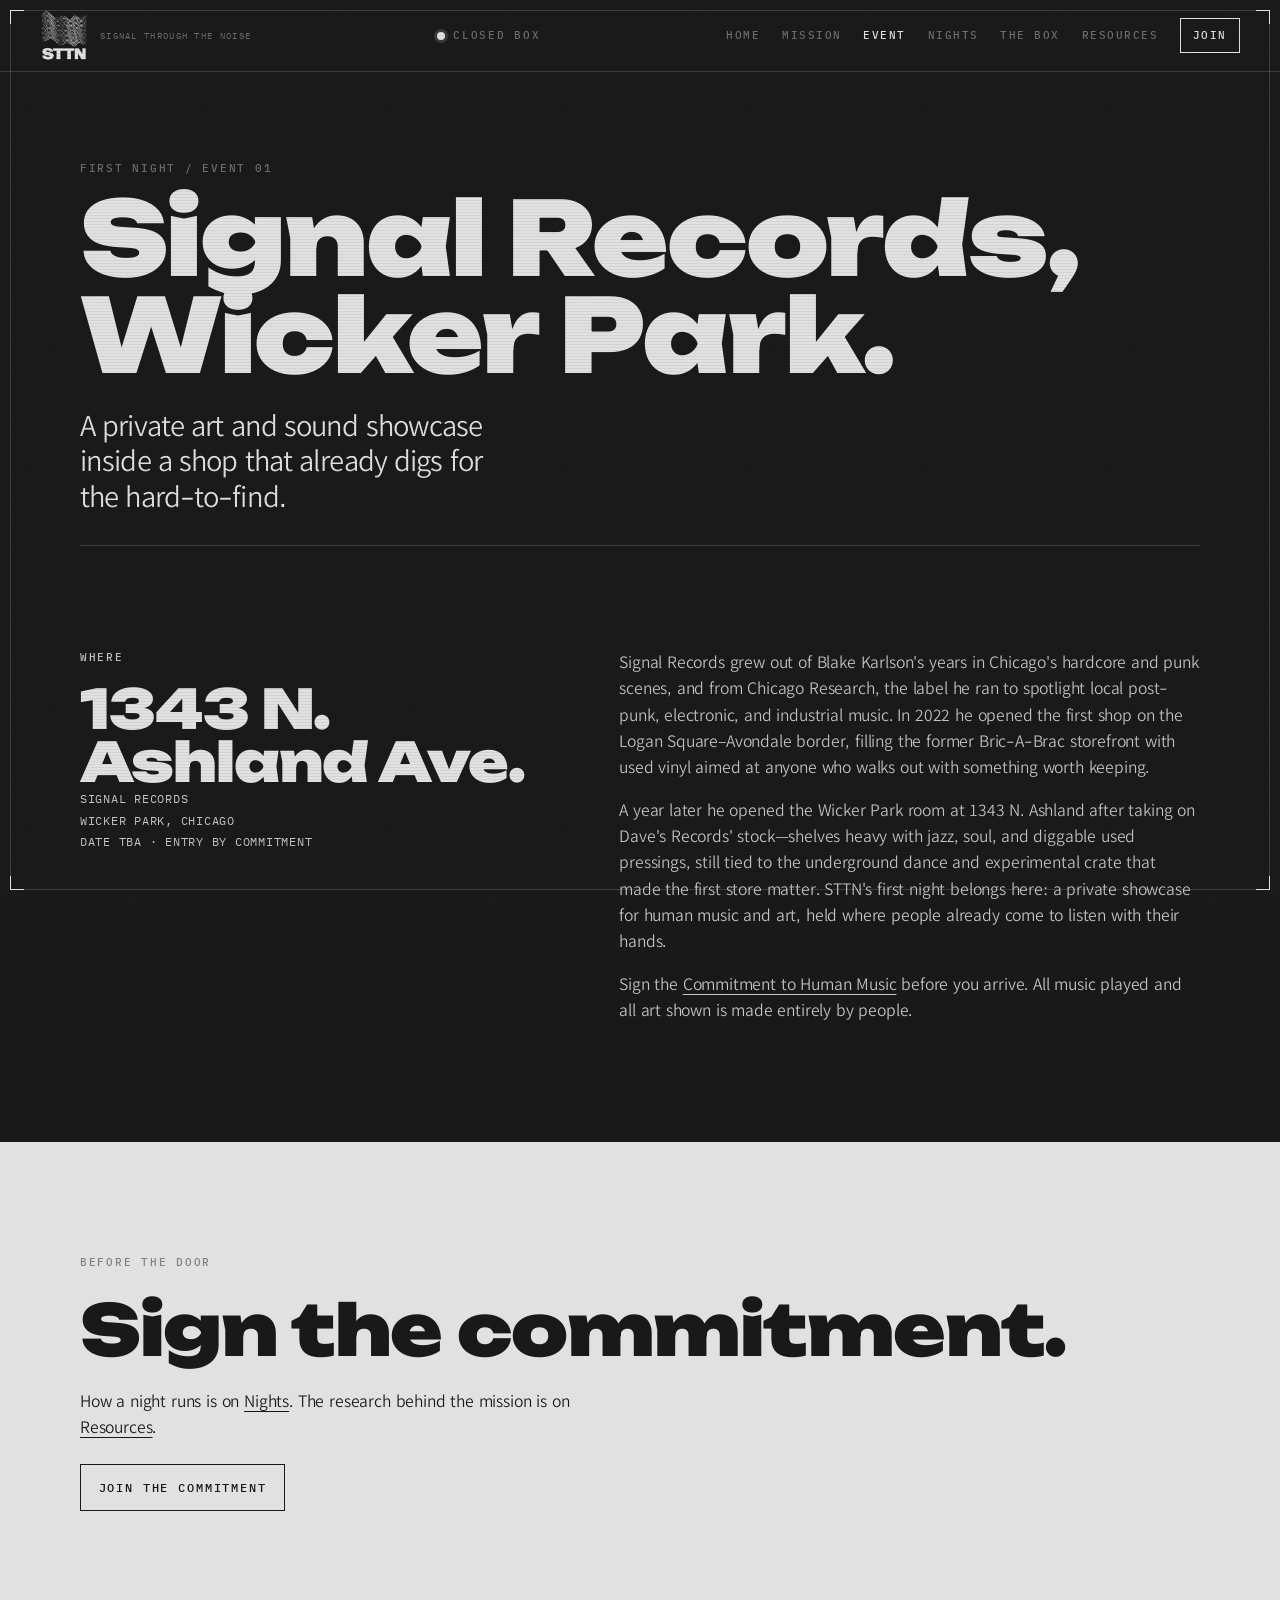
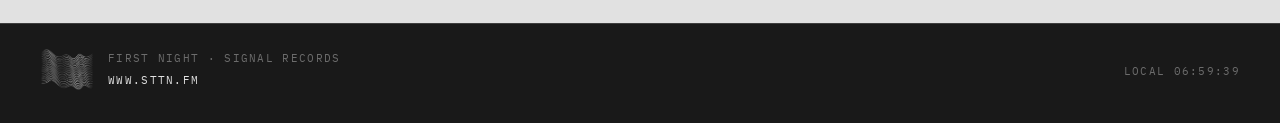
==== website/event.html @ ea0a7b4a "Align site with STTN mission; add Resources and first event Rewrite page copy around the Chicago sho" ====
<!DOCTYPE html>
<html lang="en">
  <head>
    <meta charset="utf-8" />
    <meta name="viewport" content="width=device-width, initial-scale=1" />
    <title>First Night / Signal Records / STTN</title>
    <meta
      name="description"
      content="STTN's first night at Signal Records in Wicker Park. A private art and sound showcase—entry by Commitment to Human Music."
    />
    <link rel="icon" href="assets/favicon.svg" type="image/svg+xml" />
    <link rel="preload" href="fonts/unbounded-900.woff2" as="font" type="font/woff2" crossorigin />
    <link rel="preload" href="fonts/kedebideri-900.woff2" as="font" type="font/woff2" crossorigin />
    <link rel="preload" href="fonts/kedebideri-400.woff2" as="font" type="font/woff2" crossorigin />
    <link rel="stylesheet" href="css/styles.css" />
  </head>
  <body data-page="event">
    <a class="skip" href="#main">Skip to signal</a>
    <div class="noise" aria-hidden="true"></div>
    <div class="scanlines" aria-hidden="true"></div>
    <div class="bezel" aria-hidden="true">
      <span class="tl"></span><span class="tr"></span><span class="bl"></span><span class="br"></span>
    </div>

    <header class="site-header">
      <a class="wordmark" href="index.html" aria-label="STTN, Signal Through The Noise">
        <img class="wordmark-logo" src="assets/logo-paper.png" width="96" height="100" alt="" decoding="async" />
        <span class="wordmark-copy">
          <span>Signal Through The Noise</span>
        </span>
      </a>
      <p class="status"><span class="lamp" aria-hidden="true"></span> Closed box</p>
      <button class="menu-toggle" type="button" aria-expanded="false" aria-controls="nav">Menu</button>
      <nav class="site-nav" id="nav">
        <a href="index.html" data-nav="home">Home</a>
        <a href="mission.html" data-nav="mission">Mission</a>
        <a href="event.html" data-nav="event">Event</a>
        <a href="nights.html" data-nav="nights">Nights</a>
        <a href="the-box.html" data-nav="box">The Box</a>
        <a href="resources.html" data-nav="resources">Resources</a>
        <a class="join-link" href="join.html" data-nav="join">Join</a>
      </nav>
    </header>

    <main id="main">
      <header class="page-hero wrap">
        <p class="kicker">First night / Event 01</p>
        <h1>Signal Records, Wicker Park.</h1>
        <p class="lede">A private art and sound showcase inside a shop that already digs for the hard-to-find.</p>
      </header>

      <section class="section">
        <div class="wrap split">
          <div>
            <p class="kicker">Where</p>
            <h2>1343 N. Ashland Ave.</h2>
            <p class="event-meta">
              Signal Records<br />
              Wicker Park, Chicago<br />
              Date TBA · Entry by commitment
            </p>
          </div>
          <div class="prose">
            <p>
              Signal Records grew out of Blake Karlson's years in Chicago's hardcore and punk scenes, and from Chicago Research, the label he ran to spotlight local post-punk, electronic, and industrial music. In 2022 he opened the first shop on the Logan Square–Avondale border, filling the former Bric-A-Brac storefront with used vinyl aimed at anyone who walks out with something worth keeping.
            </p>
            <p>
              A year later he opened the Wicker Park room at 1343 N. Ashland after taking on Dave's Records' stock—shelves heavy with jazz, soul, and diggable used pressings, still tied to the underground dance and experimental crate that made the first store matter. STTN's first night belongs here: a private showcase for human music and art, held where people already come to listen with their hands.
            </p>
            <p>
              Sign the <a href="join.html">Commitment to Human Music</a> before you arrive. All music played and all art shown is made entirely by people.
            </p>
          </div>
        </div>
      </section>

      <section class="cta invert">
        <div class="wrap">
          <p class="kicker">Before the door</p>
          <h2>Sign the commitment.</h2>
          <p>How a night runs is on <a href="nights.html">Nights</a>. The research behind the mission is on <a href="resources.html">Resources</a>.</p>
          <a class="btn" href="join.html">Join the commitment</a>
        </div>
      </section>
    </main>

    <footer class="site-footer">
      <div class="footer-brand">
        <img class="brand-mark" src="assets/mark-paper.png" width="240" height="190" alt="" decoding="async" />
        <div class="footer-meta">
          <p>First night · Signal Records</p>
          <p><a href="https://www.sttn.fm">www.sttn.fm</a></p>
        </div>
      </div>
      <p>Local <span class="clock" data-clock></span></p>
    </footer>
    <script src="js/site.js"></script>
  </body>
</html>
---- website/css/styles.css ----
@font-face {
  font-family: "Unbounded";
  src: url("../fonts/unbounded-900.woff2") format("woff2");
  font-weight: 900;
  font-style: normal;
  font-display: swap;
}

@font-face {
  font-family: "Kedebideri";
  src: url("../fonts/kedebideri-400.woff2") format("woff2");
  font-weight: 400;
  font-style: normal;
  font-display: swap;
}

@font-face {
  font-family: "Kedebideri";
  src: url("../fonts/kedebideri-900.woff2") format("woff2");
  font-weight: 900;
  font-style: normal;
  font-display: swap;
}

@font-face {
  font-family: "IBM Plex Mono";
  src: url("../fonts/ibm-plex-mono-400.woff2") format("woff2");
  font-weight: 400;
  font-style: normal;
  font-display: swap;
}

@font-face {
  font-family: "IBM Plex Mono";
  src: url("../fonts/ibm-plex-mono-400i.woff2") format("woff2");
  font-weight: 400;
  font-style: italic;
  font-display: swap;
}

@font-face {
  font-family: "IBM Plex Mono";
  src: url("../fonts/ibm-plex-mono-500.woff2") format("woff2");
  font-weight: 500;
  font-style: normal;
  font-display: swap;
}

:root {
  --ink: #191919;
  --paper: #e1e1e1;
  --mute: color-mix(in srgb, var(--paper) 42%, transparent);
  --rule: color-mix(in srgb, var(--paper) 18%, transparent);
  --pad: clamp(1.25rem, 4vw, 2.5rem);
  --wrap: 1120px;
  --header: 4.5rem;
  --sans: "Kedebideri", Helvetica, "Helvetica Neue", Arial, sans-serif;
  --display: "Unbounded", Helvetica, "Helvetica Neue", Arial, sans-serif;
  --mono: "IBM Plex Mono", ui-monospace, "Cascadia Code", "SF Mono", Menlo, monospace;
}

*,
*::before,
*::after {
  box-sizing: border-box;
}

html {
  scroll-behavior: smooth;
}

html,
body {
  margin: 0;
  min-height: 100%;
  background: var(--ink);
  color: var(--paper);
}

body {
  font-family: var(--sans);
  font-size: 1.0625rem;
  line-height: 1.55;
  font-weight: 400;
  letter-spacing: -0.01em;
  text-rendering: optimizeLegibility;
  -webkit-font-smoothing: antialiased;
}

img,
canvas {
  display: block;
  max-width: 100%;
}

a {
  color: inherit;
  text-decoration-thickness: 1px;
  text-underline-offset: 0.22em;
}

a:hover {
  text-decoration: none;
}

:focus-visible {
  outline: 1px solid var(--paper);
  outline-offset: 3px;
}

.skip {
  position: absolute;
  left: var(--pad);
  top: -4rem;
  z-index: 40;
  padding: 0.4rem 0.7rem;
  background: var(--paper);
  color: var(--ink);
  font-family: var(--mono);
  font-size: 0.7rem;
  letter-spacing: 0.12em;
  text-transform: uppercase;
  text-decoration: none;
}

.skip:focus {
  top: 0.75rem;
}

.noise,
.scanlines {
  pointer-events: none;
  position: fixed;
  inset: 0;
  z-index: 30;
}

.noise {
  opacity: 0.045;
  mix-blend-mode: overlay;
  background-image: url("data:image/svg+xml,%3Csvg xmlns='http://www.w3.org/2000/svg' width='180' height='180'%3E%3Cfilter id='n'%3E%3CfeTurbulence type='fractalNoise' baseFrequency='0.85' numOctaves='4' stitchTiles='stitch'/%3E%3C/filter%3E%3Crect width='180' height='180' filter='url(%23n)' opacity='0.9'/%3E%3C/svg%3E");
}

.scanlines {
  opacity: 0.07;
  background: repeating-linear-gradient(
    to bottom,
    transparent 0,
    transparent 2px,
    var(--ink) 2px,
    var(--ink) 3px
  );
}

.bezel {
  pointer-events: none;
  position: fixed;
  inset: 10px;
  z-index: 31;
  border: 1px solid var(--rule);
}

.bezel span {
  position: absolute;
  width: 14px;
  height: 14px;
}

.bezel .tl {
  top: -1px;
  left: -1px;
  border-top: 1px solid var(--paper);
  border-left: 1px solid var(--paper);
}

.bezel .tr {
  top: -1px;
  right: -1px;
  border-top: 1px solid var(--paper);
  border-right: 1px solid var(--paper);
}

.bezel .bl {
  bottom: -1px;
  left: -1px;
  border-bottom: 1px solid var(--paper);
  border-left: 1px solid var(--paper);
}

.bezel .br {
  bottom: -1px;
  right: -1px;
  border-bottom: 1px solid var(--paper);
  border-right: 1px solid var(--paper);
}

.wrap {
  width: min(var(--wrap), calc(100% - (var(--pad) * 2)));
  margin-inline: auto;
}

.kicker {
  margin: 0 0 0.85rem;
  font-family: var(--mono);
  font-size: 0.68rem;
  font-weight: 500;
  letter-spacing: 0.16em;
  text-transform: uppercase;
  color: var(--mute);
}

.site-header {
  position: sticky;
  top: 0;
  z-index: 20;
  display: grid;
  grid-template-columns: auto 1fr auto;
  align-items: center;
  gap: 1rem;
  height: var(--header);
  padding: 0 var(--pad);
  border-bottom: 1px solid var(--rule);
  background: color-mix(in srgb, var(--ink) 92%, transparent);
}

.wordmark {
  display: flex;
  align-items: center;
  gap: 0.75rem;
  text-decoration: none;
  line-height: 1;
  color: var(--paper);
}

.wordmark-logo {
  display: block;
  width: 3rem;
  height: 3.15rem;
  flex: 0 0 auto;
  object-fit: contain;
}

.wordmark-copy {
  display: flex;
  flex-direction: column;
  gap: 0.2rem;
  min-width: 0;
}

.wordmark strong {
  font-family: var(--display);
  font-size: 0.95rem;
  font-weight: 900;
  letter-spacing: 0.18em;
}

.wordmark span {
  font-family: var(--mono);
  font-size: 0.58rem;
  font-weight: 400;
  letter-spacing: 0.14em;
  text-transform: uppercase;
  color: var(--mute);
}

.brand-mark {
  display: block;
  width: 5.5rem;
  height: auto;
  aspect-ratio: 99 / 78;
  object-fit: contain;
}

.brand-mark.lg {
  width: min(9rem, 28vw);
}

.join-mark {
  margin-bottom: 1.25rem;
}

.footer-brand {
  display: flex;
  align-items: center;
  gap: 0.85rem;
}

.footer-brand .brand-mark {
  width: 3.4rem;
  opacity: 0.9;
}

.footer-meta {
  display: flex;
  flex-direction: column;
  gap: 0.35rem;
}

.status {
  display: flex;
  align-items: center;
  justify-content: center;
  gap: 0.5rem;
  margin: 0;
  font-family: var(--mono);
  font-size: 0.68rem;
  font-weight: 500;
  letter-spacing: 0.16em;
  text-transform: uppercase;
  color: var(--mute);
}

.lamp {
  width: 0.5rem;
  height: 0.5rem;
  border-radius: 50%;
  background: var(--paper);
  box-shadow: 0 0 0 3px color-mix(in srgb, var(--paper) 16%, transparent);
  animation: pulse 2.8s ease-in-out infinite;
}

@keyframes pulse {
  0%,
  100% {
    opacity: 1;
  }
  50% {
    opacity: 0.35;
  }
}

.menu-toggle {
  display: none;
  border: 1px solid var(--rule);
  background: transparent;
  color: var(--paper);
  font-family: var(--mono);
  font-size: 0.68rem;
  font-weight: 500;
  letter-spacing: 0.16em;
  text-transform: uppercase;
  padding: 0.55rem 0.7rem;
  cursor: pointer;
}

.site-nav {
  display: flex;
  align-items: center;
  justify-content: flex-end;
  gap: 1.35rem;
}

.site-nav a {
  font-family: var(--mono);
  font-size: 0.68rem;
  font-weight: 500;
  letter-spacing: 0.14em;
  text-transform: uppercase;
  text-decoration: none;
  color: var(--mute);
}

.site-nav a:hover,
.site-nav a[aria-current="page"] {
  color: var(--paper);
}

.site-nav a.join-link {
  padding: 0.5rem 0.75rem;
  border: 1px solid var(--paper);
  color: var(--paper);
}

.site-nav a.join-link:hover {
  background: var(--paper);
  color: var(--ink);
}

.hero {
  position: relative;
  min-height: calc(100svh - var(--header));
  display: grid;
  grid-template-rows: auto 1fr auto;
  padding: 1.5rem 0 0;
  overflow: hidden;
}

.hero-brand {
  margin: 0 0 1.25rem;
  color: var(--paper);
}

.hero-meta {
  display: flex;
  flex-wrap: wrap;
  justify-content: space-between;
  gap: 0.5rem 1.5rem;
  font-family: var(--mono);
  font-size: 0.68rem;
  letter-spacing: 0.14em;
  text-transform: uppercase;
  color: var(--mute);
}

.poster {
  margin: 8vh 0 0;
  font-family: var(--display);
  font-size: clamp(2.6rem, 11vw, 8.6rem);
  font-weight: 900;
  line-height: 0.92;
  letter-spacing: -0.02em;
  font-synthesis: none;
}

.poster .line {
  display: block;
}

.poster .dim {
  color: color-mix(in srgb, var(--paper) 48%, transparent);
}

.glitch {
  position: relative;
  display: inline-block;
}

.glitch::before,
.glitch::after {
  content: attr(data-text);
  position: absolute;
  inset: 0;
  pointer-events: none;
}

.glitch::before {
  transform: translate(2px, -1px);
  opacity: 0.28;
  clip-path: inset(0 0 58% 0);
}

.glitch::after {
  transform: translate(-2px, 1px);
  opacity: 0.18;
  clip-path: inset(55% 0 0 0);
}

.hero-copy {
  display: flex;
  flex-wrap: wrap;
  align-items: flex-end;
  justify-content: space-between;
  gap: 1.5rem;
  margin: 2.5rem 0 2rem;
}

.lede {
  margin: 0;
  max-width: 22ch;
  font-size: clamp(1.35rem, 2.4vw, 1.85rem);
  font-weight: 400;
  line-height: 1.2;
  letter-spacing: -0.03em;
}

.scope-wrap {
  position: relative;
  height: 132px;
  border-top: 1px solid var(--rule);
}

#scope {
  width: 100%;
  height: 132px;
}

.invert {
  background: var(--paper);
  color: var(--ink);
}

.invert .kicker,
.invert .mute {
  color: color-mix(in srgb, var(--ink) 48%, transparent);
}

.statement {
  padding: clamp(3.5rem, 10vw, 7rem) 0;
}

.statement h2 {
  margin: 0;
  max-width: 14ch;
  font-family: var(--display);
  font-size: clamp(2.4rem, 7vw, 5.4rem);
  font-weight: 900;
  line-height: 0.98;
  letter-spacing: -0.02em;
  font-synthesis: none;
}

.statement p {
  max-width: 38rem;
  margin: 1.4rem 0 0;
  font-size: 1.15rem;
}

.principles {
  display: grid;
  grid-template-columns: repeat(3, 1fr);
  border-block: 1px solid var(--rule);
}

.principle {
  padding: 2.25rem var(--pad) 2.5rem;
  border-right: 1px solid var(--rule);
}

.principle:last-child {
  border-right: 0;
}

.principle h2 {
  margin: 0 0 1rem;
  font-family: var(--sans);
  font-size: clamp(1.6rem, 2.4vw, 2rem);
  font-weight: 900;
  letter-spacing: -0.01em;
  font-synthesis: none;
}

.principle p {
  margin: 0;
  color: color-mix(in srgb, var(--paper) 78%, transparent);
}

.section {
  padding: clamp(3.5rem, 8vw, 6.5rem) 0;
}

.section + .section {
  border-top: 1px solid var(--rule);
}

.split {
  display: grid;
  grid-template-columns: 0.9fr 1.1fr;
  gap: clamp(1.5rem, 5vw, 4rem);
  align-items: start;
}

.split h2 {
  margin: 0;
  font-family: var(--display);
  font-size: clamp(2rem, 5vw, 3.4rem);
  font-weight: 900;
  letter-spacing: -0.02em;
  line-height: 0.98;
  font-synthesis: none;
}

.split p,
.prose p {
  margin: 0 0 1rem;
  max-width: 40rem;
  color: color-mix(in srgb, var(--paper) 86%, transparent);
}

.prose h2 {
  margin: 0 0 1rem;
  font-family: var(--display);
  font-size: clamp(2.2rem, 5.5vw, 4rem);
  font-weight: 900;
  letter-spacing: -0.02em;
  line-height: 0.98;
  font-synthesis: none;
}

.prose h3 {
  margin: 2.4rem 0 0.75rem;
  font-family: var(--sans);
  font-size: 1.15rem;
  font-weight: 900;
  letter-spacing: -0.02em;
}

.pull {
  margin: 2rem 0;
  max-width: 18ch;
  font-family: var(--display);
  font-size: clamp(1.8rem, 4vw, 2.8rem);
  font-weight: 900;
  line-height: 1.05;
  letter-spacing: -0.02em;
  font-synthesis: none;
}

.page-hero {
  padding: clamp(3rem, 8vw, 5.5rem) 0 2rem;
  border-bottom: 1px solid var(--rule);
}

.page-hero h1 {
  margin: 0;
  font-family: var(--display);
  font-size: clamp(2.6rem, 9vw, 6.4rem);
  font-weight: 900;
  letter-spacing: -0.02em;
  line-height: 0.94;
  font-synthesis: none;
}

.page-hero .lede {
  margin-top: 1.5rem;
  max-width: 28ch;
}

.pair {
  display: grid;
  grid-template-columns: 1fr 1fr;
  border-top: 1px solid var(--rule);
}

.pair article {
  padding: clamp(2rem, 4vw, 3rem) var(--pad);
}

.pair article:first-child {
  border-right: 1px solid var(--rule);
}

.pair h2 {
  margin: 0 0 1rem;
  font-family: var(--sans);
  font-size: 1.6rem;
  font-weight: 900;
  letter-spacing: -0.03em;
}

.not-list {
  list-style: none;
  margin: 0;
  padding: 0;
  border-top: 1px solid var(--rule);
}

.not-list li {
  display: grid;
  grid-template-columns: 4.5rem 1fr;
  gap: 1rem;
  padding: 1.1rem 0;
  border-bottom: 1px solid var(--rule);
  font-size: 1.2rem;
  letter-spacing: -0.02em;
}

.not-list span {
  font-family: var(--mono);
  font-size: 0.68rem;
  letter-spacing: 0.14em;
  text-transform: uppercase;
  color: var(--mute);
  padding-top: 0.35rem;
}

.rundown {
  counter-reset: step;
  list-style: none;
  margin: 0;
  padding: 0;
}

.rundown li {
  display: grid;
  grid-template-columns: 4.5rem 1fr;
  gap: 1.25rem;
  padding: 1.6rem 0;
  border-top: 1px solid var(--rule);
}

.rundown li::before {
  counter-increment: step;
  content: counter(step, decimal-leading-zero);
  font-family: var(--mono);
  font-size: 0.72rem;
  font-weight: 500;
  letter-spacing: 0.14em;
  color: var(--mute);
  padding-top: 0.35rem;
}

.rundown h3 {
  margin: 0 0 0.4rem;
  font-family: var(--sans);
  font-size: 1.35rem;
  font-weight: 900;
  letter-spacing: -0.03em;
}

.rundown p {
  margin: 0;
  max-width: 38rem;
  color: color-mix(in srgb, var(--paper) 78%, transparent);
}

.bars {
  display: flex;
  align-items: flex-end;
  gap: 4px;
  height: 42px;
}

.bars i {
  display: block;
  width: 3px;
  background: var(--paper);
  transform-origin: bottom;
  animation: bar 1.6s ease-in-out infinite;
}

.bars i:nth-child(odd) {
  animation-duration: 1.15s;
}

.bars i:nth-child(3n) {
  animation-duration: 1.9s;
}

@keyframes bar {
  0%,
  100% {
    transform: scaleY(0.35);
  }
  50% {
    transform: scaleY(1);
  }
}

.btn {
  display: inline-flex;
  align-items: center;
  gap: 0.7rem;
  padding: 0.85rem 1.1rem;
  border: 1px solid var(--paper);
  background: transparent;
  color: var(--paper);
  font-family: var(--mono);
  font-size: 0.72rem;
  font-weight: 500;
  letter-spacing: 0.16em;
  text-transform: uppercase;
  text-decoration: none;
  cursor: pointer;
}

.btn:hover,
.btn:focus-visible {
  background: var(--paper);
  color: var(--ink);
}

.invert .btn {
  border-color: var(--ink);
  color: var(--ink);
}

.invert .btn:hover,
.invert .btn:focus-visible {
  background: var(--ink);
  color: var(--paper);
}

.cta {
  padding: clamp(4rem, 10vw, 7rem) 0;
}

.cta h2 {
  margin: 0 0 1.5rem;
  max-width: 16ch;
  font-family: var(--display);
  font-size: clamp(2.2rem, 6vw, 4.4rem);
  font-weight: 900;
  letter-spacing: -0.02em;
  line-height: 0.98;
  font-synthesis: none;
}

.form {
  max-width: 32rem;
}

.field {
  display: flex;
  flex-direction: column;
  gap: 0.45rem;
  margin-bottom: 1.6rem;
}

.field label,
.check label {
  font-family: var(--mono);
  font-size: 0.68rem;
  font-weight: 500;
  letter-spacing: 0.14em;
  text-transform: uppercase;
  color: var(--mute);
}

.field input {
  width: 100%;
  border: 0;
  border-bottom: 1px solid var(--rule);
  border-radius: 0;
  background: transparent;
  color: var(--paper);
  font-family: var(--sans);
  font-size: 1.15rem;
  padding: 0.55rem 0;
  outline: none;
}

.field input:focus {
  border-bottom-color: var(--paper);
}

.check {
  display: flex;
  align-items: flex-start;
  gap: 0.75rem;
  margin: 0.5rem 0 2rem;
}

.check input {
  margin-top: 0.2rem;
  accent-color: var(--paper);
  width: 1rem;
  height: 1rem;
}

.check label {
  color: var(--paper);
  text-transform: none;
  letter-spacing: -0.01em;
  font-family: var(--sans);
  font-size: 1rem;
  font-weight: 400;
  line-height: 1.4;
}

.form-note {
  margin: 1.25rem 0 0;
  font-family: var(--mono);
  font-size: 0.72rem;
  color: var(--mute);
  letter-spacing: 0.04em;
}

.success {
  display: none;
  padding: 1.5rem 0 3rem;
}

.success.is-on {
  display: block;
}

.form.is-off {
  display: none;
}

.cta p {
  max-width: 34rem;
  margin: 0 0 1.5rem;
}

.tight {
  padding-top: 0;
}

.pull.flush {
  margin-top: 0;
}

.after-list {
  margin-top: 1.75rem;
  max-width: 36rem;
}

.aside-copy {
  margin-top: 1.5rem;
  max-width: 28rem;
}

.event-meta {
  margin-top: 1.25rem;
  font-family: var(--mono);
  font-size: 0.78rem;
  line-height: 1.7;
  letter-spacing: 0.06em;
  text-transform: uppercase;
  color: var(--mute);
}

.source-list {
  list-style: none;
  margin: 1rem 0 2.5rem;
  padding: 0;
  border-top: 1px solid var(--rule);
}

.source-list li {
  padding: 0.95rem 0;
  border-bottom: 1px solid var(--rule);
  max-width: 42rem;
}

.source-list a {
  text-decoration: none;
}

.source-list a:hover {
  text-decoration: underline;
}

.rundown-head {
  margin-bottom: 1.5rem;
}

.success h2 {
  margin: 0 0 0.8rem;
  font-family: var(--display);
  font-size: clamp(2rem, 5vw, 3.2rem);
  font-weight: 900;
  letter-spacing: -0.02em;
  line-height: 0.98;
  font-synthesis: none;
}

.site-footer {
  display: grid;
  grid-template-columns: 1fr auto;
  gap: 1.5rem;
  align-items: end;
  padding: 1.5rem var(--pad) 2rem;
  border-top: 1px solid var(--rule);
  font-family: var(--mono);
  font-size: 0.68rem;
  letter-spacing: 0.12em;
  text-transform: uppercase;
  color: var(--mute);
}

.site-footer .footer-meta p {
  margin: 0;
}

.site-footer .footer-meta a {
  color: var(--paper);
  text-decoration: none;
}

.site-footer .footer-meta a:hover {
  text-decoration: underline;
}

.clock {
  font-variant-numeric: tabular-nums;
}

@media (max-width: 860px) {
  .site-header {
    grid-template-columns: 1fr auto auto;
  }

  .status {
    display: none;
  }

  .menu-toggle {
    display: inline-flex;
  }

  .site-nav {
    display: none;
    position: fixed;
    inset: var(--header) 10px 10px;
    z-index: 25;
    flex-direction: column;
    align-items: stretch;
    justify-content: center;
    gap: 0;
    padding: 1.5rem;
    background: var(--ink);
    border: 1px solid var(--rule);
  }

  body.nav-open .site-nav {
    display: flex;
  }

  .site-nav a {
    font-family: var(--sans);
    font-size: clamp(1.8rem, 8vw, 2.6rem);
    font-weight: 900;
    letter-spacing: -0.04em;
    text-transform: none;
    padding: 0.55rem 0;
    border-bottom: 1px solid var(--rule);
    color: var(--paper);
  }

  .site-nav a.join-link {
    border: 0;
    padding-left: 0;
  }

  .principles,
  .split,
  .pair,
  .site-footer {
    grid-template-columns: 1fr;
  }

  .principle,
  .pair article:first-child {
    border-right: 0;
    border-bottom: 1px solid var(--rule);
  }

  .principle {
    padding-inline: 0;
  }

  .pair article {
    padding-inline: 0;
  }
}

@media (prefers-reduced-motion: reduce) {
  *,
  *::before,
  *::after {
    animation: none !important;
    transition: none !important;
  }

  .glitch::before,
  .glitch::after {
    content: none;
  }
}
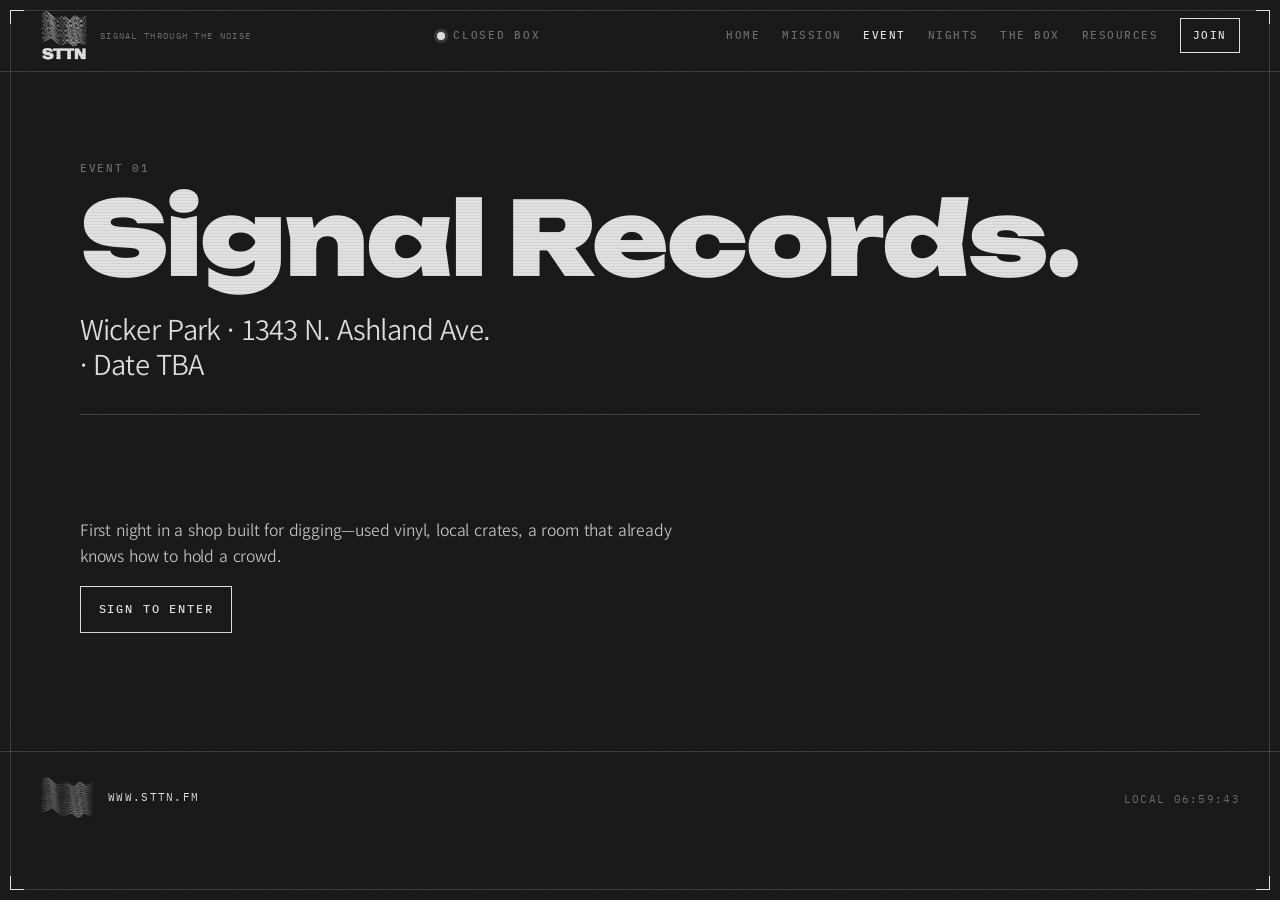
==== commit 879b89de: "Strip site to visual-first minimal copy Cut non-mission pages to sparse headlines and links so the s" ====
--- a/website/event.html
+++ b/website/event.html
@@ -6,7 +6,7 @@
     <title>First Night / Signal Records / STTN</title>
     <meta
       name="description"
-      content="STTN's first night at Signal Records in Wicker Park. A private art and sound showcase—entry by Commitment to Human Music."
+      content="STTN first night at Signal Records, Wicker Park."
     />
     <link rel="icon" href="assets/favicon.svg" type="image/svg+xml" />
     <link rel="preload" href="fonts/unbounded-900.woff2" as="font" type="font/woff2" crossorigin />
@@ -44,42 +44,19 @@
 
     <main id="main">
       <header class="page-hero wrap">
-        <p class="kicker">First night / Event 01</p>
-        <h1>Signal Records, Wicker Park.</h1>
-        <p class="lede">A private art and sound showcase inside a shop that already digs for the hard-to-find.</p>
+        <p class="kicker">Event 01</p>
+        <h1>Signal Records.</h1>
+        <p class="lede">Wicker Park · 1343 N. Ashland Ave. · Date TBA</p>
       </header>
 
       <section class="section">
-        <div class="wrap split">
-          <div>
-            <p class="kicker">Where</p>
-            <h2>1343 N. Ashland Ave.</h2>
-            <p class="event-meta">
-              Signal Records<br />
-              Wicker Park, Chicago<br />
-              Date TBA · Entry by commitment
-            </p>
-          </div>
-          <div class="prose">
-            <p>
-              Signal Records grew out of Blake Karlson's years in Chicago's hardcore and punk scenes, and from Chicago Research, the label he ran to spotlight local post-punk, electronic, and industrial music. In 2022 he opened the first shop on the Logan Square–Avondale border, filling the former Bric-A-Brac storefront with used vinyl aimed at anyone who walks out with something worth keeping.
-            </p>
-            <p>
-              A year later he opened the Wicker Park room at 1343 N. Ashland after taking on Dave's Records' stock—shelves heavy with jazz, soul, and diggable used pressings, still tied to the underground dance and experimental crate that made the first store matter. STTN's first night belongs here: a private showcase for human music and art, held where people already come to listen with their hands.
-            </p>
-            <p>
-              Sign the <a href="join.html">Commitment to Human Music</a> before you arrive. All music played and all art shown is made entirely by people.
-            </p>
-          </div>
-        </div>
-      </section>
-
-      <section class="cta invert">
-        <div class="wrap">
-          <p class="kicker">Before the door</p>
-          <h2>Sign the commitment.</h2>
-          <p>How a night runs is on <a href="nights.html">Nights</a>. The research behind the mission is on <a href="resources.html">Resources</a>.</p>
-          <a class="btn" href="join.html">Join the commitment</a>
+        <div class="wrap prose">
+          <p>
+            First night in a shop built for digging—used vinyl, local crates, a room that already knows how to hold a crowd.
+          </p>
+          <p>
+            <a class="btn" href="join.html">Sign to enter</a>
+          </p>
         </div>
       </section>
     </main>
@@ -88,7 +65,6 @@
       <div class="footer-brand">
         <img class="brand-mark" src="assets/mark-paper.png" width="240" height="190" alt="" decoding="async" />
         <div class="footer-meta">
-          <p>First night · Signal Records</p>
           <p><a href="https://www.sttn.fm">www.sttn.fm</a></p>
         </div>
       </div>
--- a/website/css/styles.css
+++ b/website/css/styles.css
@@ -697,6 +697,10 @@
   letter-spacing: -0.03em;
 }
 
+.rundown li:not(:has(p)) h3 {
+  margin-bottom: 0;
+}
+
 .rundown p {
   margin: 0;
   max-width: 38rem;
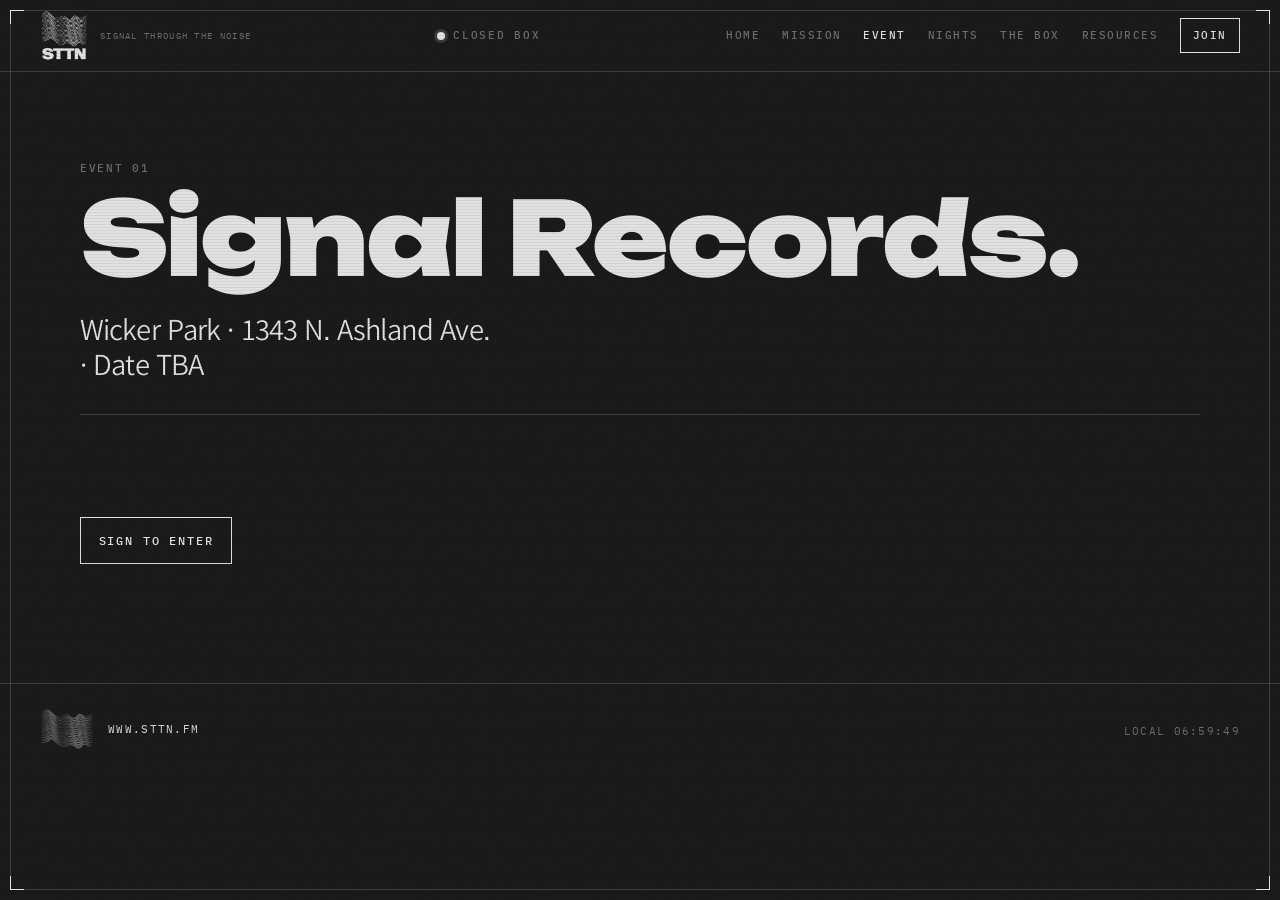
==== commit 6552adc7: "Remove event page shop blurb Co-authored-by: tyraytinker <tyraytinker@users.noreply.github.com>" ====
--- a/website/event.html
+++ b/website/event.html
@@ -52,9 +52,6 @@
       <section class="section">
         <div class="wrap prose">
           <p>
-            First night in a shop built for digging—used vinyl, local crates, a room that already knows how to hold a crowd.
-          </p>
-          <p>
             <a class="btn" href="join.html">Sign to enter</a>
           </p>
         </div>
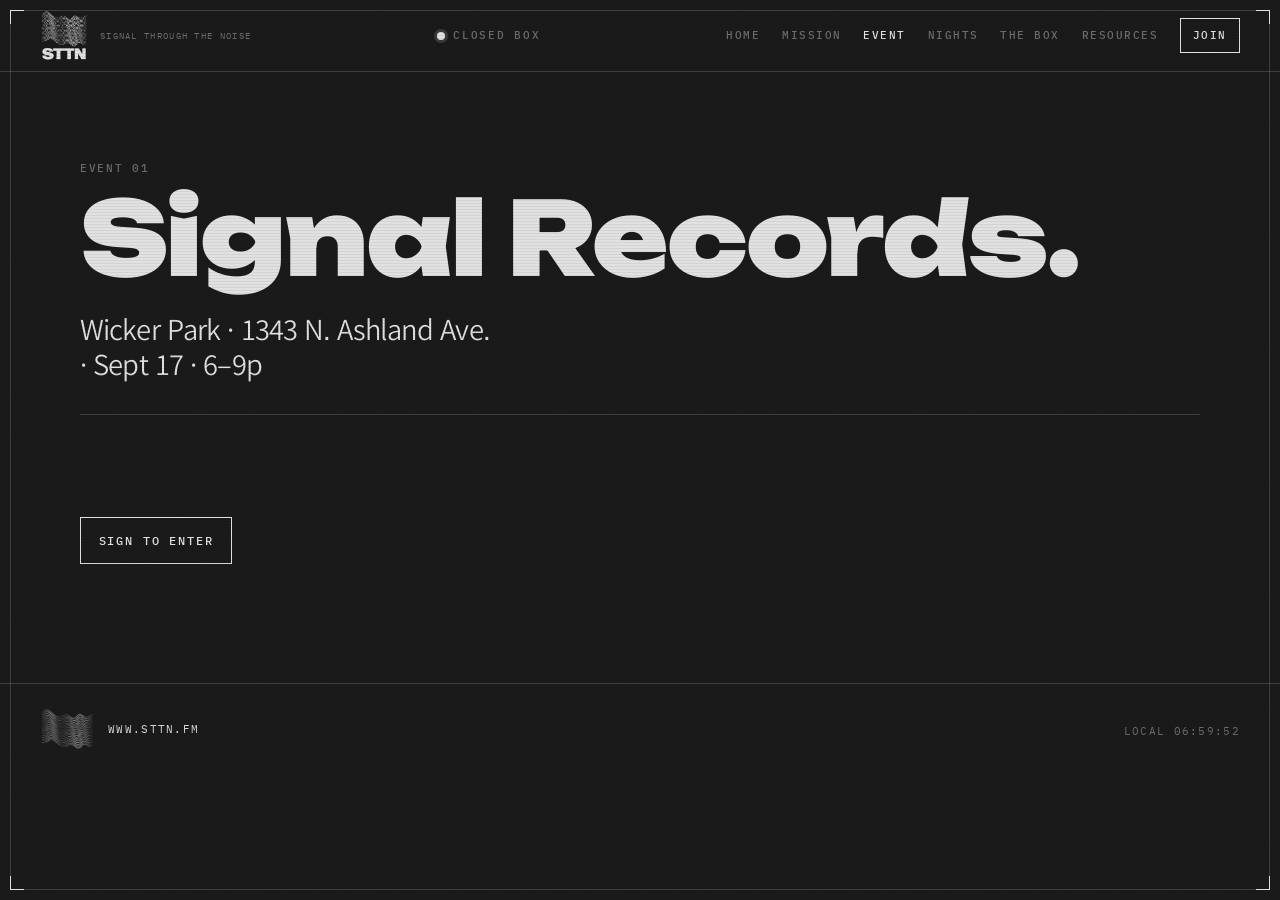
==== commit e4a9c3bd: "Set first night for Sept 17, 6-9p Co-authored-by: tyraytinker <tyraytinker@users.noreply.github.com>" ====
--- a/website/event.html
+++ b/website/event.html
@@ -6,7 +6,7 @@
     <title>First Night / Signal Records / STTN</title>
     <meta
       name="description"
-      content="STTN first night at Signal Records, Wicker Park."
+      content="STTN first night at Signal Records, Wicker Park — Sept 17, 6–9p."
     />
     <link rel="icon" href="assets/favicon.svg" type="image/svg+xml" />
     <link rel="preload" href="fonts/unbounded-900.woff2" as="font" type="font/woff2" crossorigin />
@@ -46,7 +46,7 @@
       <header class="page-hero wrap">
         <p class="kicker">Event 01</p>
         <h1>Signal Records.</h1>
-        <p class="lede">Wicker Park · 1343 N. Ashland Ave. · Date TBA</p>
+        <p class="lede">Wicker Park · 1343 N. Ashland Ave. · Sept 17 · 6–9p</p>
       </header>
 
       <section class="section">
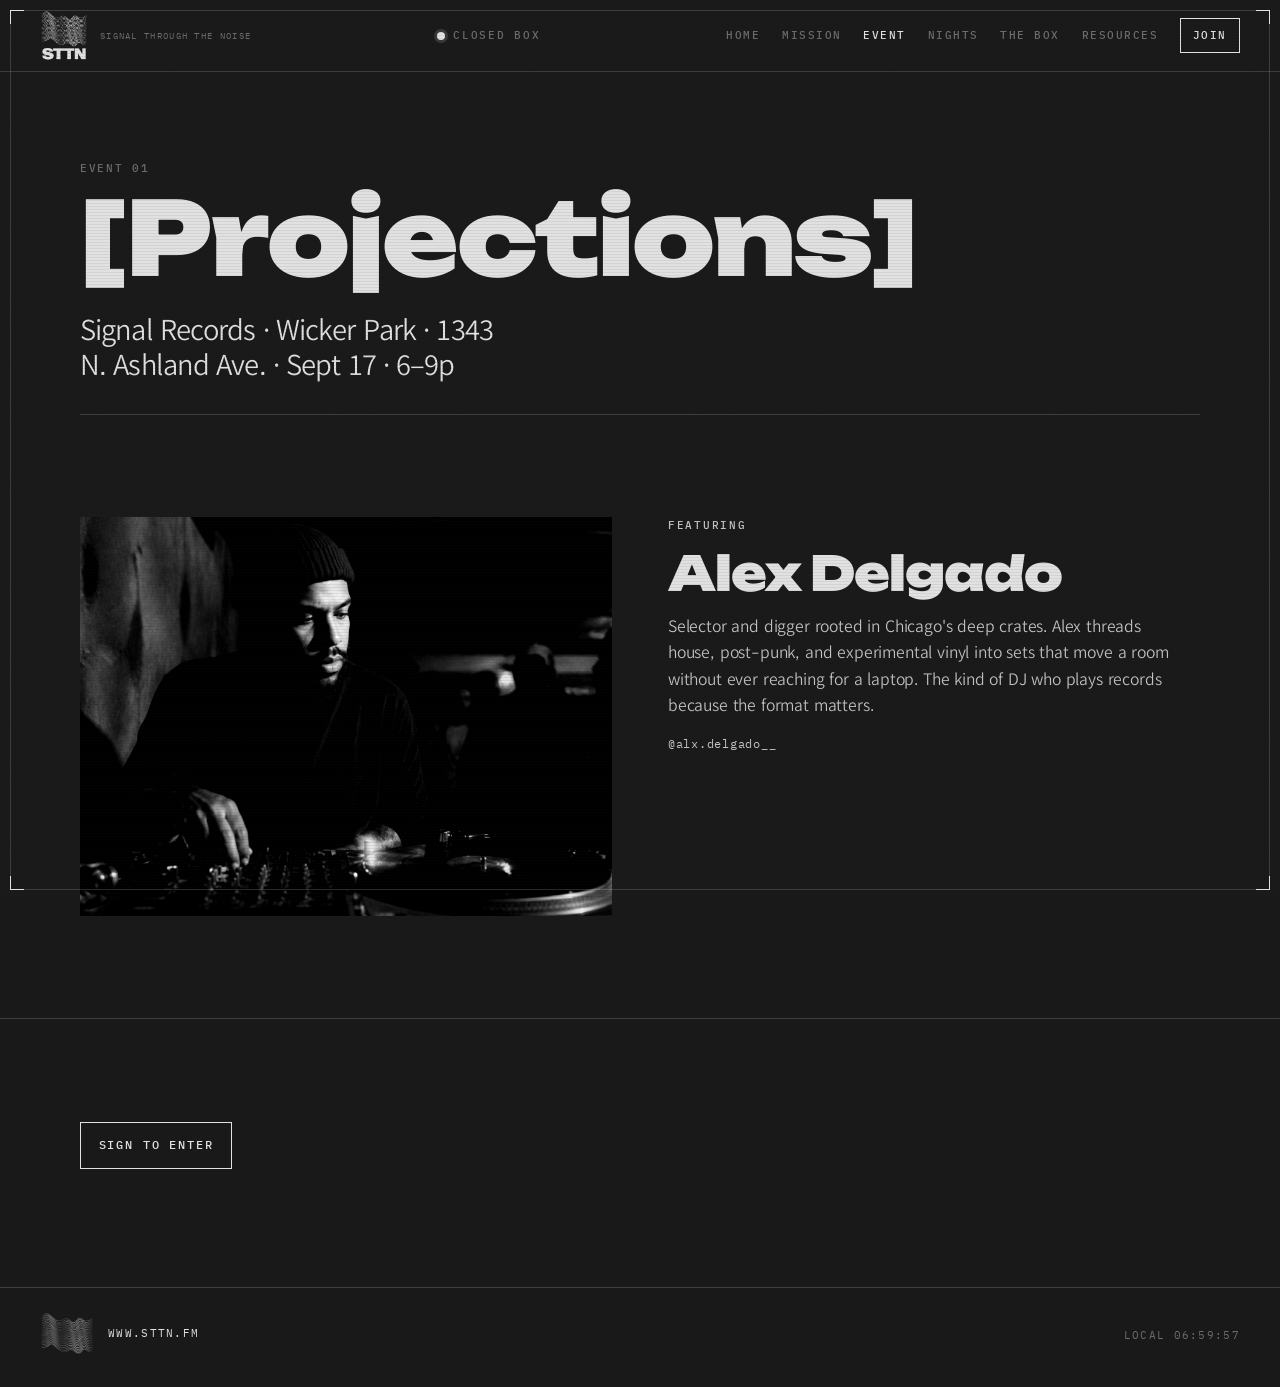
==== commit 65f7f13a: "Add STTN - [Projections] event with DJ Alex Delgado feature Update event page with new event name, f" ====
--- a/website/event.html
+++ b/website/event.html
@@ -3,10 +3,10 @@
   <head>
     <meta charset="utf-8" />
     <meta name="viewport" content="width=device-width, initial-scale=1" />
-    <title>First Night / Signal Records / STTN</title>
+    <title>STTN - [Projections] / Signal Records</title>
     <meta
       name="description"
-      content="STTN first night at Signal Records, Wicker Park — Sept 17, 6–9p."
+      content="STTN - [Projections] at Signal Records, Wicker Park — Sept 17, 6–9p. Featuring Alex Delgado."
     />
     <link rel="icon" href="assets/favicon.svg" type="image/svg+xml" />
     <link rel="preload" href="fonts/unbounded-900.woff2" as="font" type="font/woff2" crossorigin />
@@ -45,9 +45,21 @@
     <main id="main">
       <header class="page-hero wrap">
         <p class="kicker">Event 01</p>
-        <h1>Signal Records.</h1>
-        <p class="lede">Wicker Park · 1343 N. Ashland Ave. · Sept 17 · 6–9p</p>
+        <h1>[Projections]</h1>
+        <p class="lede">Signal Records · Wicker Park · 1343 N. Ashland Ave. · Sept 17 · 6–9p</p>
       </header>
+
+      <section class="section">
+        <div class="wrap dj-feature">
+          <img class="dj-photo" src="assets/alex-delgado.jpg" width="640" height="480" alt="Alex Delgado" decoding="async" />
+          <div class="dj-info">
+            <p class="kicker">Featuring</p>
+            <h2>Alex Delgado</h2>
+            <p>Selector and digger rooted in Chicago's deep crates. Alex threads house, post-punk, and experimental vinyl into sets that move a room without ever reaching for a laptop. The kind of DJ who plays records because the format matters.</p>
+            <p class="dj-handle"><a href="https://instagram.com/alx.delgado__" target="_blank" rel="noopener">@alx.delgado__</a></p>
+          </div>
+        </div>
+      </section>
 
       <section class="section">
         <div class="wrap prose">
--- a/website/css/styles.css
+++ b/website/css/styles.css
@@ -905,6 +905,57 @@
   color: var(--mute);
 }
 
+.dj-feature {
+  display: grid;
+  grid-template-columns: 1fr 1fr;
+  gap: clamp(1.5rem, 5vw, 3.5rem);
+  align-items: start;
+}
+
+.dj-photo {
+  width: 100%;
+  height: auto;
+  aspect-ratio: 4 / 3;
+  object-fit: cover;
+  filter: grayscale(1) contrast(1.15);
+}
+
+.dj-info h2 {
+  margin: 0 0 1rem;
+  font-family: var(--display);
+  font-size: clamp(1.8rem, 4vw, 3rem);
+  font-weight: 900;
+  letter-spacing: -0.02em;
+  line-height: 0.98;
+  font-synthesis: none;
+}
+
+.dj-info p {
+  max-width: 32rem;
+  margin: 0 0 1rem;
+  color: color-mix(in srgb, var(--paper) 86%, transparent);
+}
+
+.dj-handle {
+  font-family: var(--mono);
+  font-size: 0.78rem;
+  letter-spacing: 0.06em;
+}
+
+.dj-handle a {
+  text-decoration: none;
+}
+
+.dj-handle a:hover {
+  text-decoration: underline;
+}
+
+@media (max-width: 860px) {
+  .dj-feature {
+    grid-template-columns: 1fr;
+  }
+}
+
 .source-list {
   list-style: none;
   margin: 1rem 0 2.5rem;
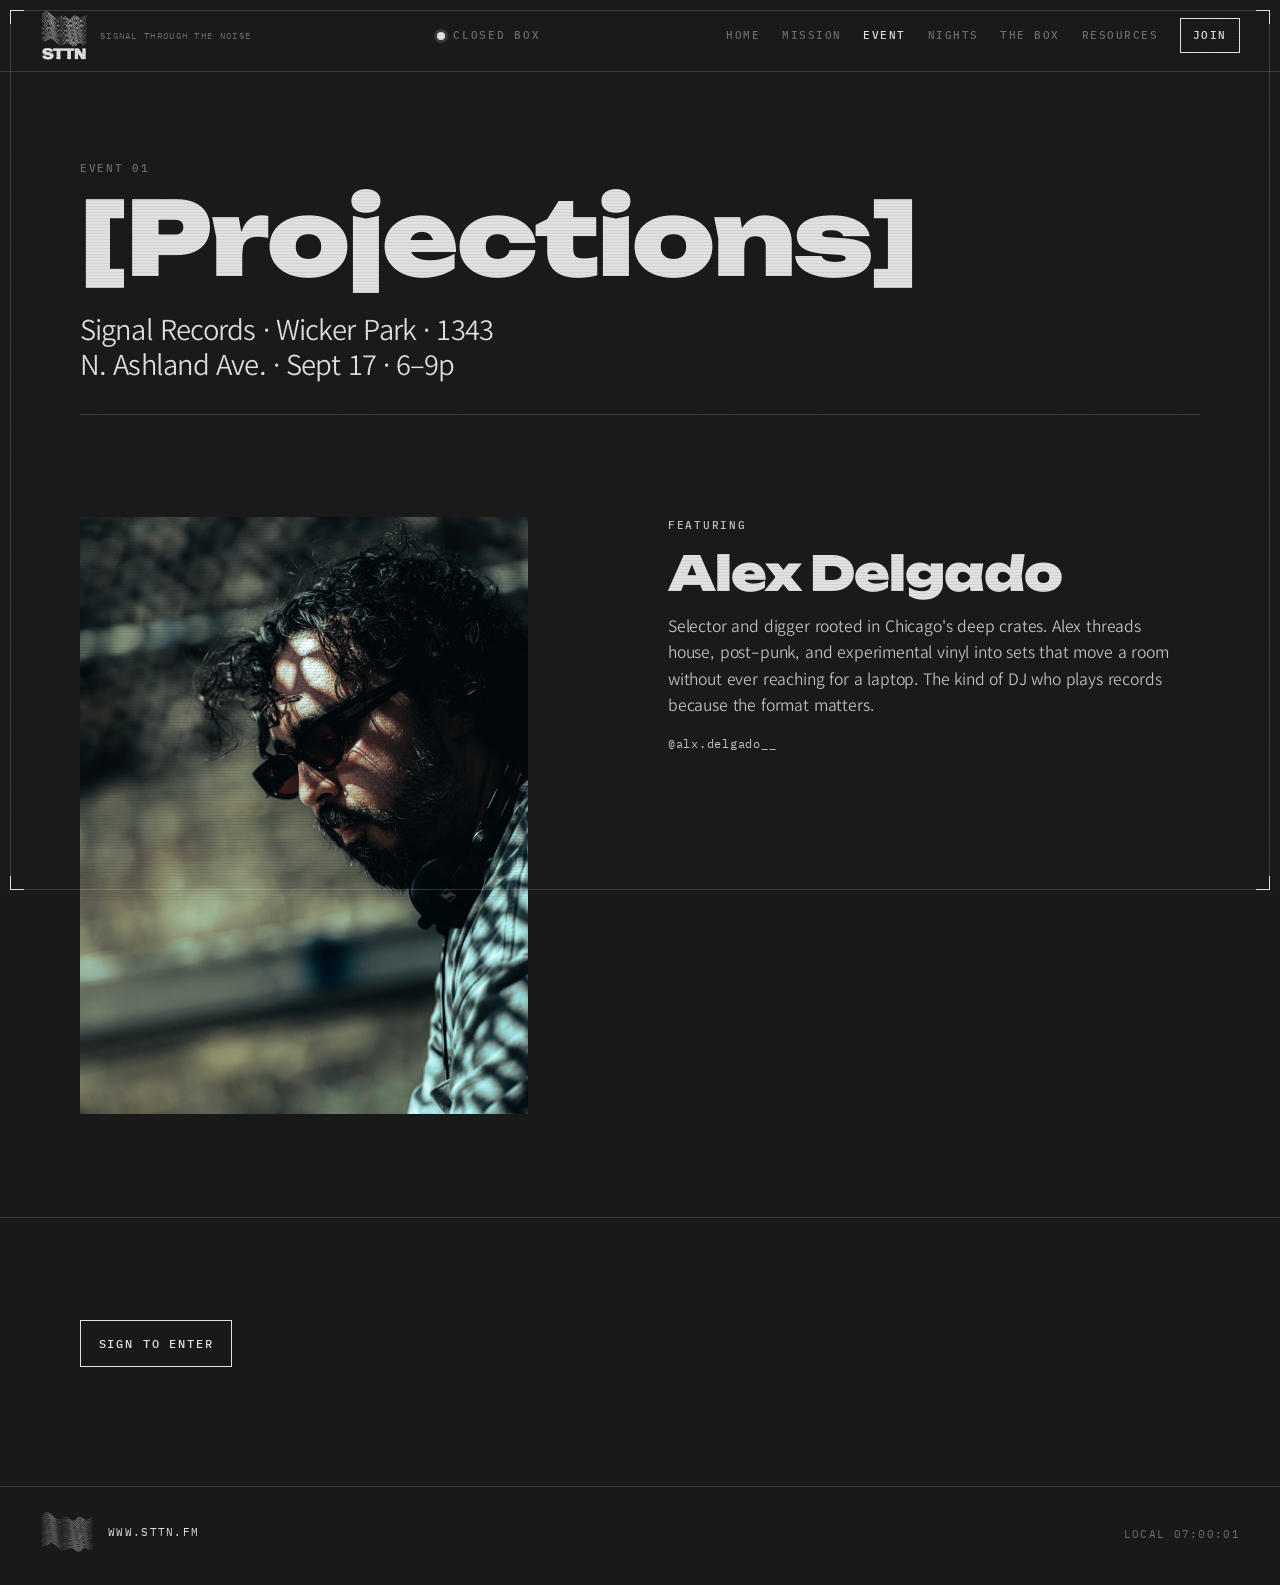
==== commit 201078f1: "Replace Alex Delgado photo with provided portrait Use the real photo of Alex Delgado and adjust the " ====
--- a/website/event.html
+++ b/website/event.html
@@ -51,7 +51,7 @@
 
       <section class="section">
         <div class="wrap dj-feature">
-          <img class="dj-photo" src="assets/alex-delgado.jpg" width="640" height="480" alt="Alex Delgado" decoding="async" />
+          <img class="dj-photo" src="assets/alex-delgado.jpg" width="732" height="1136" alt="Alex Delgado" decoding="async" />
           <div class="dj-info">
             <p class="kicker">Featuring</p>
             <h2>Alex Delgado</h2>
--- a/website/css/styles.css
+++ b/website/css/styles.css
@@ -914,10 +914,11 @@
 
 .dj-photo {
   width: 100%;
+  max-width: 28rem;
   height: auto;
-  aspect-ratio: 4 / 3;
+  aspect-ratio: 3 / 4;
   object-fit: cover;
-  filter: grayscale(1) contrast(1.15);
+  object-position: center top;
 }
 
 .dj-info h2 {
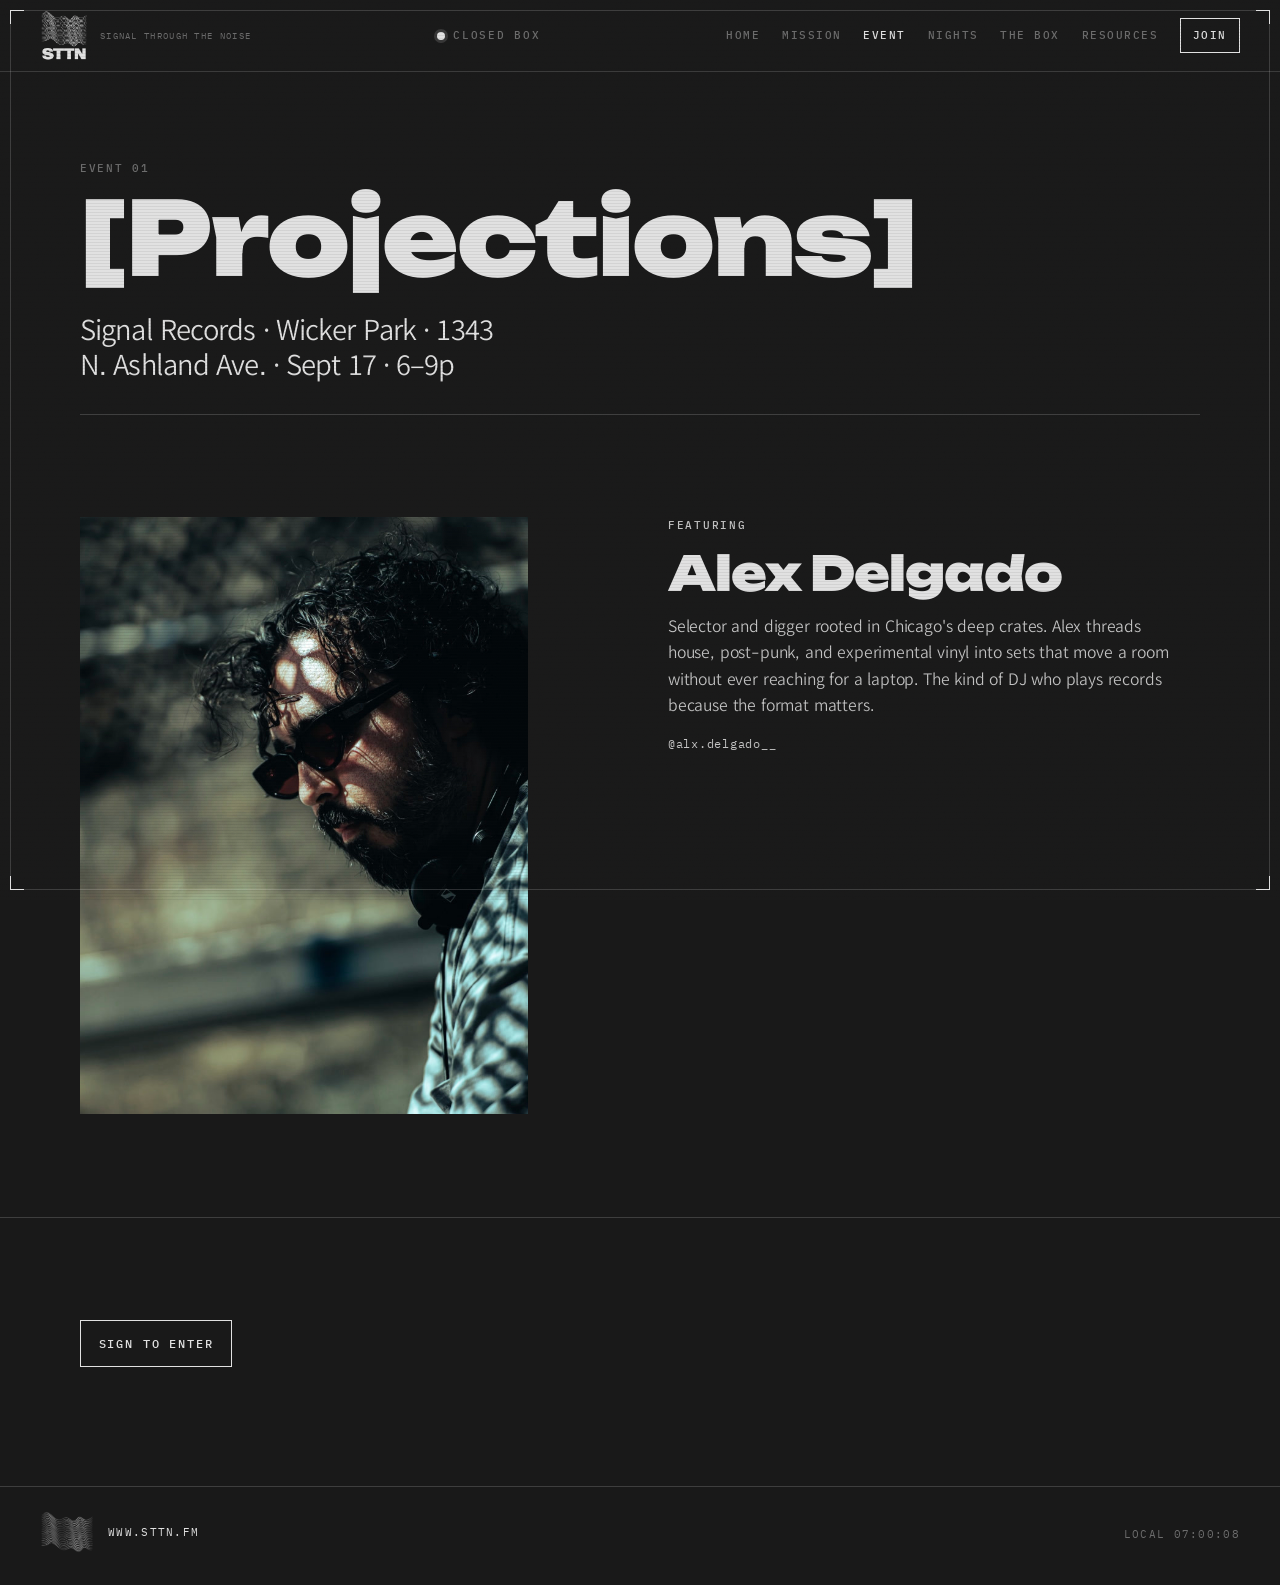
==== commit 0ed285bf: "Bust cached CSS so the event layout can load Cloudflare Pages caches styles.css for four hours while" ====
--- a/website/event.html
+++ b/website/event.html
@@ -12,7 +12,7 @@
     <link rel="preload" href="fonts/unbounded-900.woff2" as="font" type="font/woff2" crossorigin />
     <link rel="preload" href="fonts/kedebideri-900.woff2" as="font" type="font/woff2" crossorigin />
     <link rel="preload" href="fonts/kedebideri-400.woff2" as="font" type="font/woff2" crossorigin />
-    <link rel="stylesheet" href="css/styles.css" />
+    <link rel="stylesheet" href="css/styles.css?v=20260903" />
   </head>
   <body data-page="event">
     <a class="skip" href="#main">Skip to signal</a>
@@ -79,6 +79,6 @@
       </div>
       <p>Local <span class="clock" data-clock></span></p>
     </footer>
-    <script src="js/site.js"></script>
+    <script src="js/site.js?v=20260903"></script>
   </body>
 </html>
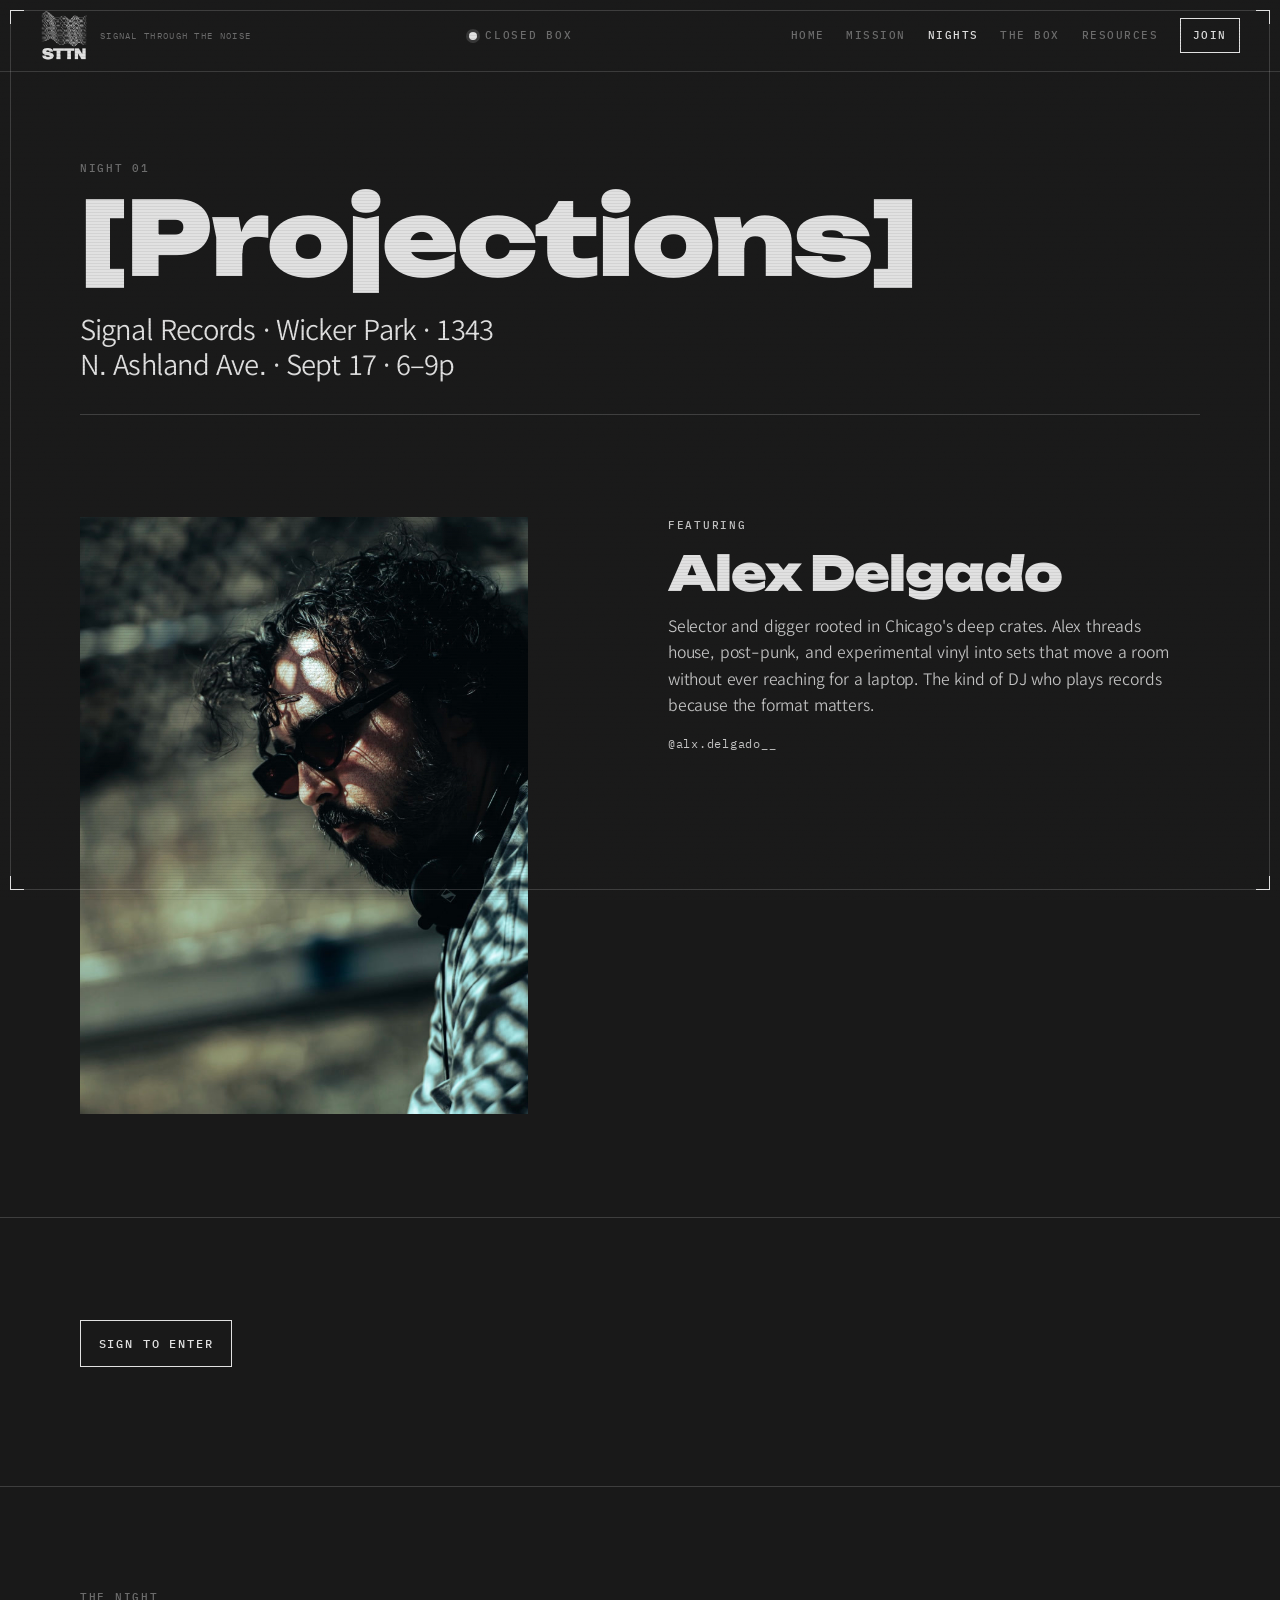
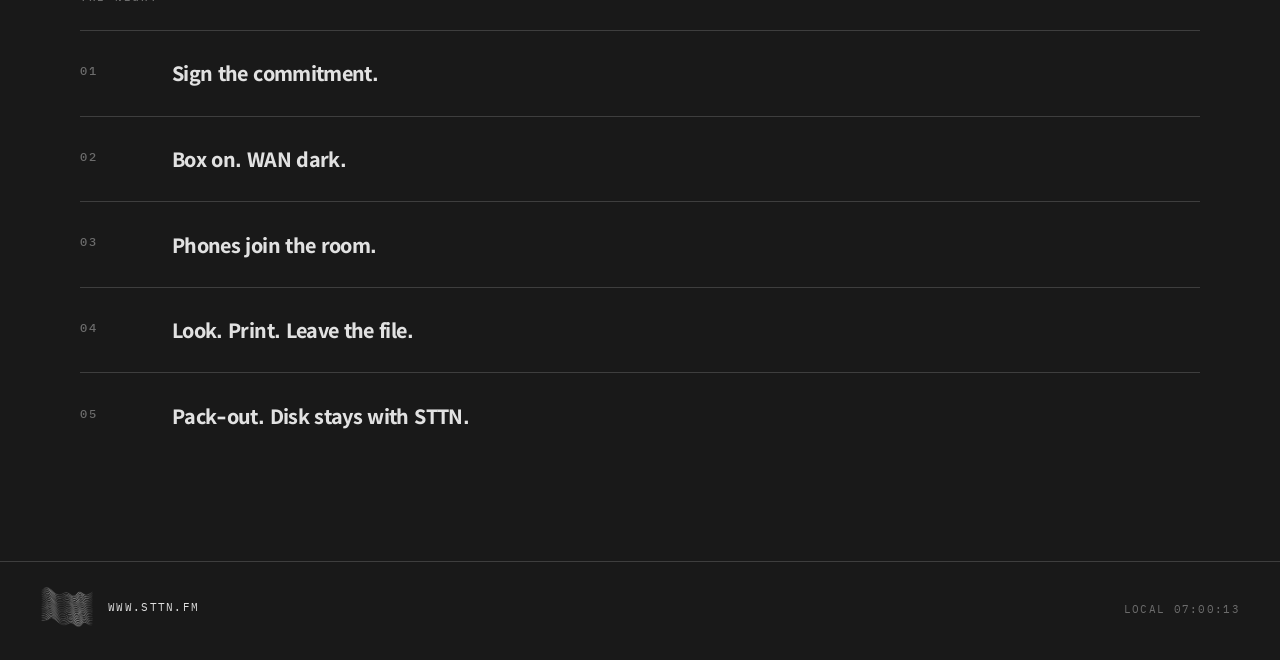
==== commit 25eb453c: "Move [Projections] under Nights and drop the Event tab The first night now lives on the Nights page " ====
--- a/website/event.html
+++ b/website/event.html
@@ -2,83 +2,14 @@
 <html lang="en">
   <head>
     <meta charset="utf-8" />
-    <meta name="viewport" content="width=device-width, initial-scale=1" />
-    <title>STTN - [Projections] / Signal Records</title>
-    <meta
-      name="description"
-      content="STTN - [Projections] at Signal Records, Wicker Park — Sept 17, 6–9p. Featuring Alex Delgado."
-    />
-    <link rel="icon" href="assets/favicon.svg" type="image/svg+xml" />
-    <link rel="preload" href="fonts/unbounded-900.woff2" as="font" type="font/woff2" crossorigin />
-    <link rel="preload" href="fonts/kedebideri-900.woff2" as="font" type="font/woff2" crossorigin />
-    <link rel="preload" href="fonts/kedebideri-400.woff2" as="font" type="font/woff2" crossorigin />
-    <link rel="stylesheet" href="css/styles.css?v=20260903" />
+    <meta http-equiv="refresh" content="0; url=nights.html" />
+    <link rel="canonical" href="nights.html" />
+    <title>Nights / STTN</title>
+    <script>
+      location.replace("nights.html");
+    </script>
   </head>
-  <body data-page="event">
-    <a class="skip" href="#main">Skip to signal</a>
-    <div class="noise" aria-hidden="true"></div>
-    <div class="scanlines" aria-hidden="true"></div>
-    <div class="bezel" aria-hidden="true">
-      <span class="tl"></span><span class="tr"></span><span class="bl"></span><span class="br"></span>
-    </div>
-
-    <header class="site-header">
-      <a class="wordmark" href="index.html" aria-label="STTN, Signal Through The Noise">
-        <img class="wordmark-logo" src="assets/logo-paper.png" width="96" height="100" alt="" decoding="async" />
-        <span class="wordmark-copy">
-          <span>Signal Through The Noise</span>
-        </span>
-      </a>
-      <p class="status"><span class="lamp" aria-hidden="true"></span> Closed box</p>
-      <button class="menu-toggle" type="button" aria-expanded="false" aria-controls="nav">Menu</button>
-      <nav class="site-nav" id="nav">
-        <a href="index.html" data-nav="home">Home</a>
-        <a href="mission.html" data-nav="mission">Mission</a>
-        <a href="event.html" data-nav="event">Event</a>
-        <a href="nights.html" data-nav="nights">Nights</a>
-        <a href="the-box.html" data-nav="box">The Box</a>
-        <a href="resources.html" data-nav="resources">Resources</a>
-        <a class="join-link" href="join.html" data-nav="join">Join</a>
-      </nav>
-    </header>
-
-    <main id="main">
-      <header class="page-hero wrap">
-        <p class="kicker">Event 01</p>
-        <h1>[Projections]</h1>
-        <p class="lede">Signal Records · Wicker Park · 1343 N. Ashland Ave. · Sept 17 · 6–9p</p>
-      </header>
-
-      <section class="section">
-        <div class="wrap dj-feature">
-          <img class="dj-photo" src="assets/alex-delgado.jpg" width="732" height="1136" alt="Alex Delgado" decoding="async" />
-          <div class="dj-info">
-            <p class="kicker">Featuring</p>
-            <h2>Alex Delgado</h2>
-            <p>Selector and digger rooted in Chicago's deep crates. Alex threads house, post-punk, and experimental vinyl into sets that move a room without ever reaching for a laptop. The kind of DJ who plays records because the format matters.</p>
-            <p class="dj-handle"><a href="https://instagram.com/alx.delgado__" target="_blank" rel="noopener">@alx.delgado__</a></p>
-          </div>
-        </div>
-      </section>
-
-      <section class="section">
-        <div class="wrap prose">
-          <p>
-            <a class="btn" href="join.html">Sign to enter</a>
-          </p>
-        </div>
-      </section>
-    </main>
-
-    <footer class="site-footer">
-      <div class="footer-brand">
-        <img class="brand-mark" src="assets/mark-paper.png" width="240" height="190" alt="" decoding="async" />
-        <div class="footer-meta">
-          <p><a href="https://www.sttn.fm">www.sttn.fm</a></p>
-        </div>
-      </div>
-      <p>Local <span class="clock" data-clock></span></p>
-    </footer>
-    <script src="js/site.js?v=20260903"></script>
+  <body>
+    <p><a href="nights.html">Nights</a></p>
   </body>
 </html>
